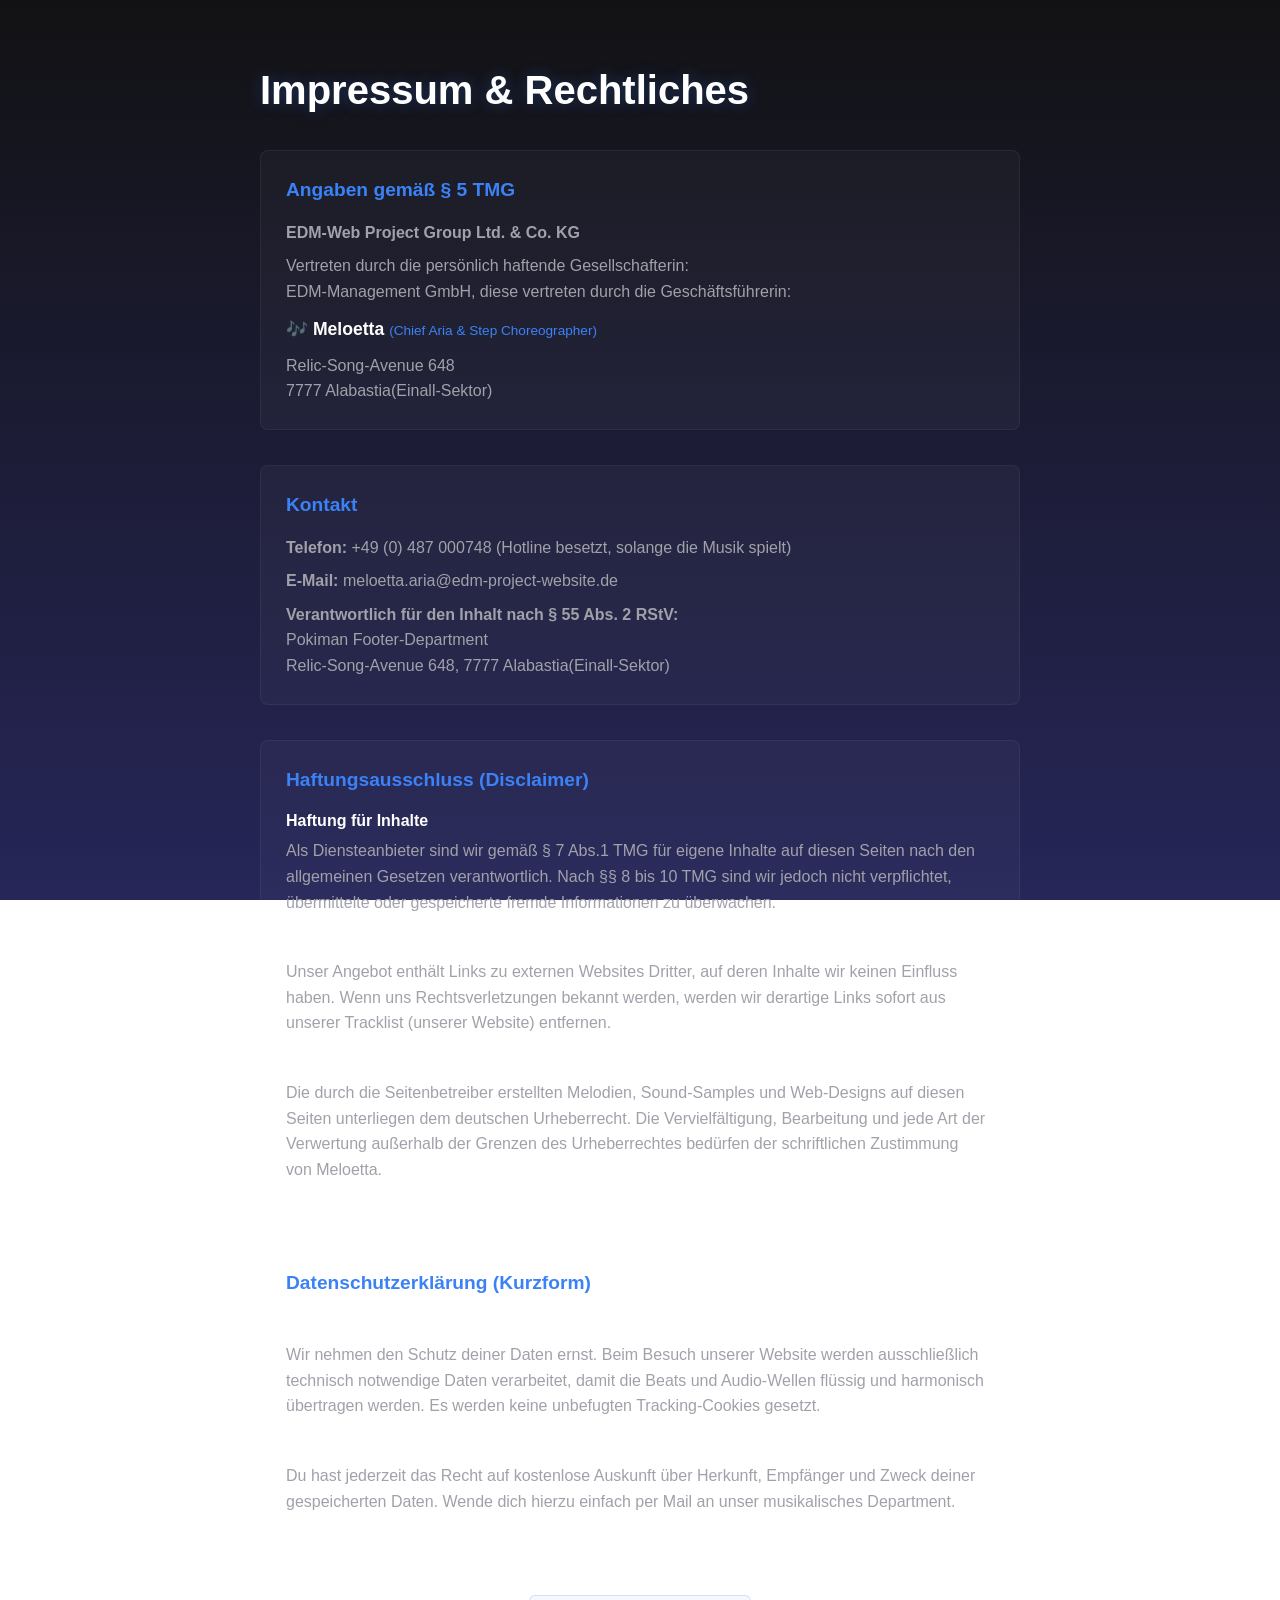
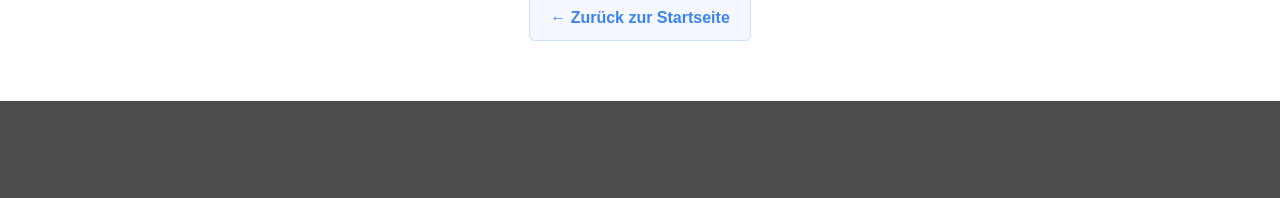
==== impressum.html @ 4c8dafb2 "Impressum, Line-Up, styling" ====
<!doctype html>
<html lang="de">
  <head>
    <meta charset="UTF-8" />
    <meta name="viewport" content="width=device-width, initial-scale=1.0" />
    <link rel="stylesheet" href="styles.css" />
    <title>Impressum & Datenschutz | EDM</title>
  </head>
  <body>
    <header></header>

    <main class="impressum-container">
      <h1>Impressum & Rechtliches</h1>

      <section id="anbieter" class="impressum-section">
        <h2>Angaben gemäß § 5 TMG</h2>
        <p><strong>EDM-Web Project Group Ltd. & Co. KG</strong></p>
        <p>
          Vertreten durch die persönlich haftende Gesellschafterin:<br />
          EDM-Management GmbH, diese vertreten durch die Geschäftsführerin:
        </p>
        <p
          style="
            color: #ffffff;
            font-weight: bold;
            font-size: 1.1rem;
            margin: 10px 0;
          "
        >
          🎶 Meloetta
          <span style="font-size: 0.85rem; color: #3b82f6; font-weight: normal"
            >(Chief Aria & Step Choreographer)</span
          >
        </p>
        <p>
          Relic-Song-Avenue 648<br />
          7777 Alabastia(Einall-Sektor)
        </p>
      </section>

      <section id="kontakt" class="impressum-section">
        <h2>Kontakt</h2>
        <p>
          <strong>Telefon:</strong> +49 (0) 487 000748 (Hotline besetzt, solange
          die Musik spielt)
        </p>
        <p><strong>E-Mail:</strong> meloetta.aria@edm-project-website.de</p>
        <p>
          <strong>Verantwortlich für den Inhalt nach § 55 Abs. 2 RStV:</strong
          ><br />
          Pokiman Footer-Department<br />
          Relic-Song-Avenue 648, 7777 Alabastia(Einall-Sektor)
        </p>
      </section>

      <section id="disclaimer" class="impressum-section">
        <h2>Haftungsausschluss (Disclaimer)</h2>
        <h3>Haftung für Inhalte</h3>
        <p>
          Als Diensteanbieter sind wir gemäß § 7 Abs.1 TMG für eigene Inhalte
          auf diesen Seiten nach den allgemeinen Gesetzen verantwortlich. Nach
          §§ 8 bis 10 TMG sind wir jedoch nicht verpflichtet, übermittelte oder
          gespeicherte fremde Informationen zu überwachen.
        </p>

        <h3>Haftung für Links</h3>
        <p>
          Unser Angebot enthält Links zu externen Websites Dritter, auf deren
          Inhalte wir keinen Einfluss haben. Wenn uns Rechtsverletzungen bekannt
          werden, werden wir derartige Links sofort aus unserer Tracklist
          (unserer Website) entfernen.
        </p>

        <h3>Urheberrecht</h3>
        <p>
          Die durch die Seitenbetreiber erstellten Melodien, Sound-Samples und
          Web-Designs auf diesen Seiten unterliegen dem deutschen Urheberrecht.
          Die Vervielfältigung, Bearbeitung und jede Art der Verwertung
          außerhalb der Grenzen des Urheberrechtes bedürfen der schriftlichen
          Zustimmung von Meloetta.
        </p>
      </section>

      <section id="datenschutz" class="impressum-section">
        <h2>Datenschutzerklärung (Kurzform)</h2>
        <h3>1. Datenschutz auf einen Blick</h3>
        <p>
          Wir nehmen den Schutz deiner Daten ernst. Beim Besuch unserer Website
          werden ausschließlich technisch notwendige Daten verarbeitet, damit
          die Beats und Audio-Wellen flüssig und harmonisch übertragen werden.
          Es werden keine unbefugten Tracking-Cookies gesetzt.
        </p>
        <h3>2. Deine Rechte</h3>
        <p>
          Du hast jederzeit das Recht auf kostenlose Auskunft über Herkunft,
          Empfänger und Zweck deiner gespeicherten Daten. Wende dich hierzu
          einfach per Mail an unser musikalisches Department.
        </p>
      </section>

      <div style="text-align: center; margin-top: 30px">
        <a href="index.html" class="back-btn">&larr; Zurück zur Startseite</a>
      </div>
    </main>

    <footer>
      <div class="footer-container">
        <div class="copyright">
          <div class="headphones-mini">
            <div class="headband-mini"></div>
            <div class="earpad-mini left"></div>
            <div class="earpad-mini right"></div>
          </div>
          <span>&copy; EDM-Group</span>
        </div>
        <div class="footer-links">
          <a href="programmer.html">Line-Up</a>
          <a href="impressum.html">Impressum</a>
        </div>
      </div>
    </footer>
  </body>
</html>
---- styles.css ----
@import url("./body_styling/header.css");
@import url("./body_styling/main.css");
@import url("./body_styling/footer.css");
/* 1. Use a more-intuitive box-sizing model */
*,
*::before,
*::after {
  box-sizing: border-box;
}

/* 2. Remove default margin */
*:not(dialog) {
  margin: 0;
}

/* 3. Enable keyword animations */
@media (prefers-reduced-motion: no-preference) {
  html {
    interpolate-size: allow-keywords;
  }
}

body {
  /* 4. Increase line-height */
  line-height: 1.5;
  /* 5. Improve text rendering */
  -webkit-font-smoothing: antialiased;
  /* background*/
  background-image: linear-gradient(#121214, #262659);
  background-repeat: no-repeat;
  background-attachment: fixed;
  /* footer downside */
  display: grid;
  min-height: 100vh;
  grid-template-rows: auto 1fr auto;
}

/* 6. Improve media defaults */
img,
picture,
video,
canvas,
svg {
  display: block;
  max-width: 100%;
}

/* 7. Inherit fonts for form controls */
input,
button,
textarea,
select {
  font: inherit;
}

/* 8. Avoid text overflows */
p,
h1,
h2,
h3,
h4,
h5,
h6 {
  overflow-wrap: break-word;
}

/* 9. Improve line wrapping */
p {
  text-wrap: pretty;
}
h1,
h2,
h3,
h4,
h5,
h6 {
  text-wrap: balance;
}

/*
  10. Create a root stacking context
*/
#root,
#__next {
  isolation: isolate;
}
/*copyright-styling*/
.copyright {
  color: #a1a1aa;
  font-size: 0.85rem;
  font-weight: 500;
  font-family: sans;
}
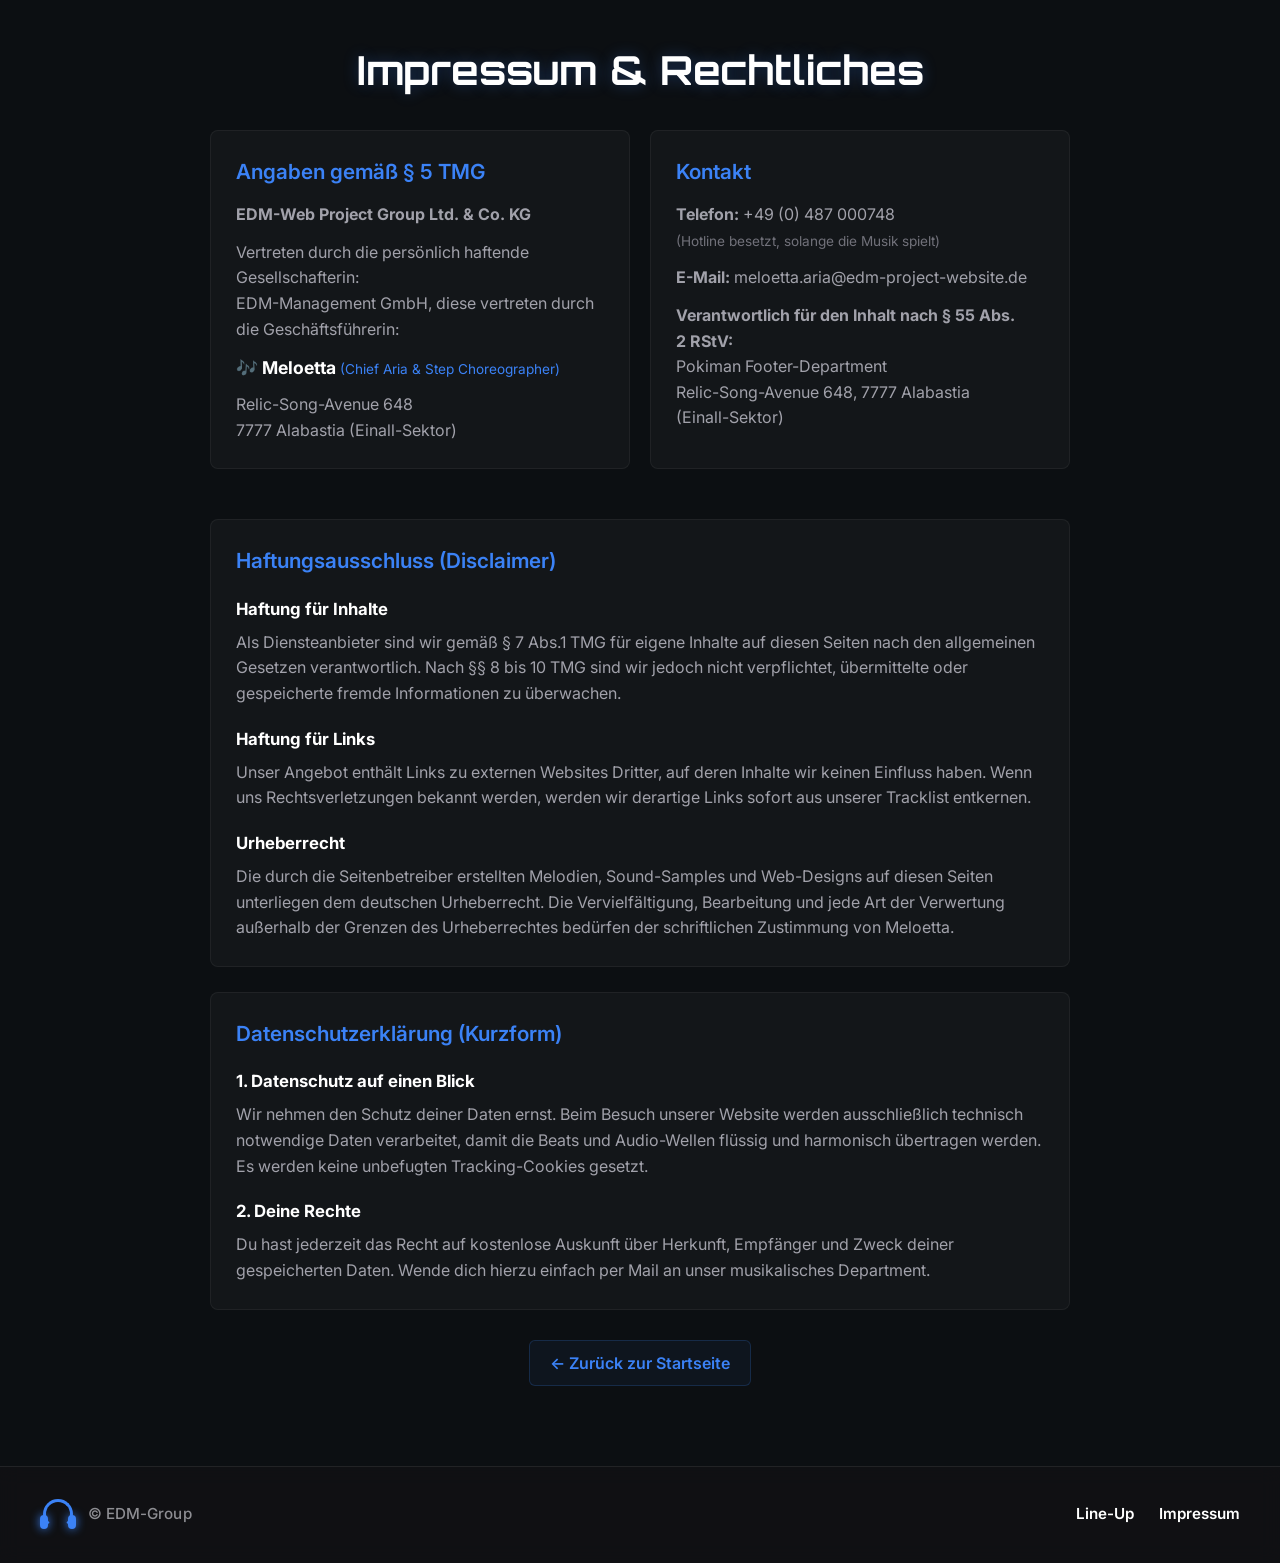
==== commit 1a11f690: "responsive Impressum/Line-Up" ====
--- a/impressum.html
+++ b/impressum.html
@@ -12,46 +12,41 @@
     <main class="impressum-container">
       <h1>Impressum & Rechtliches</h1>
 
-      <section id="anbieter" class="impressum-section">
-        <h2>Angaben gemäß § 5 TMG</h2>
-        <p><strong>EDM-Web Project Group Ltd. & Co. KG</strong></p>
-        <p>
-          Vertreten durch die persönlich haftende Gesellschafterin:<br />
-          EDM-Management GmbH, diese vertreten durch die Geschäftsführerin:
-        </p>
-        <p
-          style="
-            color: #ffffff;
-            font-weight: bold;
-            font-size: 1.1rem;
-            margin: 10px 0;
-          "
-        >
-          🎶 Meloetta
-          <span style="font-size: 0.85rem; color: #3b82f6; font-weight: normal"
-            >(Chief Aria & Step Choreographer)</span
-          >
-        </p>
-        <p>
-          Relic-Song-Avenue 648<br />
-          7777 Alabastia(Einall-Sektor)
-        </p>
-      </section>
+      <div class="impressum-grid">
+        <section id="anbieter" class="impressum-section">
+          <h2>Angaben gemäß § 5 TMG</h2>
+          <p><strong>EDM-Web Project Group Ltd. & Co. KG</strong></p>
+          <p>
+            Vertreten durch die persönlich haftende Gesellschafterin:<br />
+            EDM-Management GmbH, diese vertreten durch die Geschäftsführerin:
+          </p>
+          <p class="ceo-badge">
+            🎶 Meloetta
+            <span class="ceo-title">(Chief Aria & Step Choreographer)</span>
+          </p>
+          <p>
+            Relic-Song-Avenue 648<br />
+            7777 Alabastia (Einall-Sektor)
+          </p>
+        </section>
 
-      <section id="kontakt" class="impressum-section">
-        <h2>Kontakt</h2>
-        <p>
-          <strong>Telefon:</strong> +49 (0) 487 000748 (Hotline besetzt, solange
-          die Musik spielt)
-        </p>
-        <p><strong>E-Mail:</strong> meloetta.aria@edm-project-website.de</p>
-        <p>
-          <strong>Verantwortlich für den Inhalt nach § 55 Abs. 2 RStV:</strong
-          ><br />
-          Pokiman Footer-Department<br />
-          Relic-Song-Avenue 648, 7777 Alabastia(Einall-Sektor)
-        </p>
-      </section>
+        <section id="kontakt" class="impressum-section">
+          <h2>Kontakt</h2>
+          <p>
+            <strong>Telefon:</strong> +49 (0) 487 000748<br />
+            <span class="sub-text"
+              >(Hotline besetzt, solange die Musik spielt)</span
+            >
+          </p>
+          <p><strong>E-Mail:</strong> meloetta.aria@edm-project-website.de</p>
+          <p>
+            <strong>Verantwortlich für den Inhalt nach § 55 Abs. 2 RStV:</strong
+            ><br />
+            Pokiman Footer-Department<br />
+            Relic-Song-Avenue 648, 7777 Alabastia (Einall-Sektor)
+          </p>
+        </section>
+      </div>
 
       <section id="disclaimer" class="impressum-section">
         <h2>Haftungsausschluss (Disclaimer)</h2>
@@ -68,7 +63,7 @@
           Unser Angebot enthält Links zu externen Websites Dritter, auf deren
           Inhalte wir keinen Einfluss haben. Wenn uns Rechtsverletzungen bekannt
           werden, werden wir derartige Links sofort aus unserer Tracklist
-          (unserer Website) entfernen.
+          entkernen.
         </p>
 
         <h3>Urheberrecht</h3>
@@ -98,7 +93,7 @@
         </p>
       </section>
 
-      <div style="text-align: center; margin-top: 30px">
+      <div class="btn-wrapper">
         <a href="index.html" class="back-btn">&larr; Zurück zur Startseite</a>
       </div>
     </main>
--- a/styles.css
+++ b/styles.css
@@ -1,41 +1,69 @@
+/* 1. IMPORTS MÜSSEN GANZ OBEN STEHEN */
+@import url("https://fonts.googleapis.com/css2?family=Inter:wght@400;600&family=Orbitron:wght@700;900&display=swap");
 @import url("./body_styling/header.css");
 @import url("./body_styling/main.css");
 @import url("./body_styling/footer.css");
-/* 1. Use a more-intuitive box-sizing model */
+
+/* 2. GLOBALE CYBERPUNK VARIABLEN */
+:root {
+  /* Hintergründe */
+  --bg-main: #0c0f12;
+  --bg-card: #12171c;
+  --bg-nav: #050709;
+
+  /* Cyberpunk-Neonfarben */
+  --cp-yellow: #fcee0a;
+  --cp-cyan: #00f0ff;
+  --cp-magenta: #ff007f;
+
+  /* Textfarben */
+  --text-primary: #ffffff;
+  --text-secondary: #748593;
+
+  /* Neon-Glow (Schatten) */
+  --glow-yellow: 0 0 8px rgba(252, 238, 10, 0.6), 0 0 20px rgba(252, 238, 10, 0.3);
+  --glow-cyan: 0 0 8px rgba(0, 240, 255, 0.6), 0 0 20px rgba(0, 240, 255, 0.3);
+  --glow-magenta: 0 0 8px rgba(255, 0, 127, 0.6), 0 0 20px rgba(255, 0, 127, 0.3);
+}
+
+/* 3. MODERN RESET */
 *,
 *::before,
 *::after {
   box-sizing: border-box;
 }
 
-/* 2. Remove default margin */
 *:not(dialog) {
   margin: 0;
 }
 
-/* 3. Enable keyword animations */
 @media (prefers-reduced-motion: no-preference) {
   html {
     interpolate-size: allow-keywords;
   }
 }
 
+html {
+  scroll-behavior: smooth;
+  scroll-padding-top: 80px;
+}
+
 body {
-  /* 4. Increase line-height */
   line-height: 1.5;
-  /* 5. Improve text rendering */
   -webkit-font-smoothing: antialiased;
-  /* background*/
-  background-image: linear-gradient(#121214, #262659);
-  background-repeat: no-repeat;
-  background-attachment: fixed;
-  /* footer downside */
+
+  /* Hintergrund mit echtem Cyberpunk-Vibe */
+  background-color: var(--bg-main);
+  color: var(--text-primary);
+  font-family: "Inter", sans-serif;
+
+  /* Grid-Layout */
   display: grid;
   min-height: 100vh;
   grid-template-rows: auto 1fr auto;
 }
 
-/* 6. Improve media defaults */
+/* Media & Form Defaults */
 img,
 picture,
 video,
@@ -45,7 +73,6 @@
   max-width: 100%;
 }
 
-/* 7. Inherit fonts for form controls */
 input,
 button,
 textarea,
@@ -53,7 +80,7 @@
   font: inherit;
 }
 
-/* 8. Avoid text overflows */
+/* Text Wrapping */
 p,
 h1,
 h2,
@@ -63,8 +90,6 @@
 h6 {
   overflow-wrap: break-word;
 }
-
-/* 9. Improve line wrapping */
 p {
   text-wrap: pretty;
 }
@@ -77,17 +102,7 @@
   text-wrap: balance;
 }
 
-/*
-  10. Create a root stacking context
-*/
 #root,
 #__next {
   isolation: isolate;
 }
-/*copyright-styling*/
-.copyright {
-  color: #a1a1aa;
-  font-size: 0.85rem;
-  font-weight: 500;
-  font-family: sans;
-}
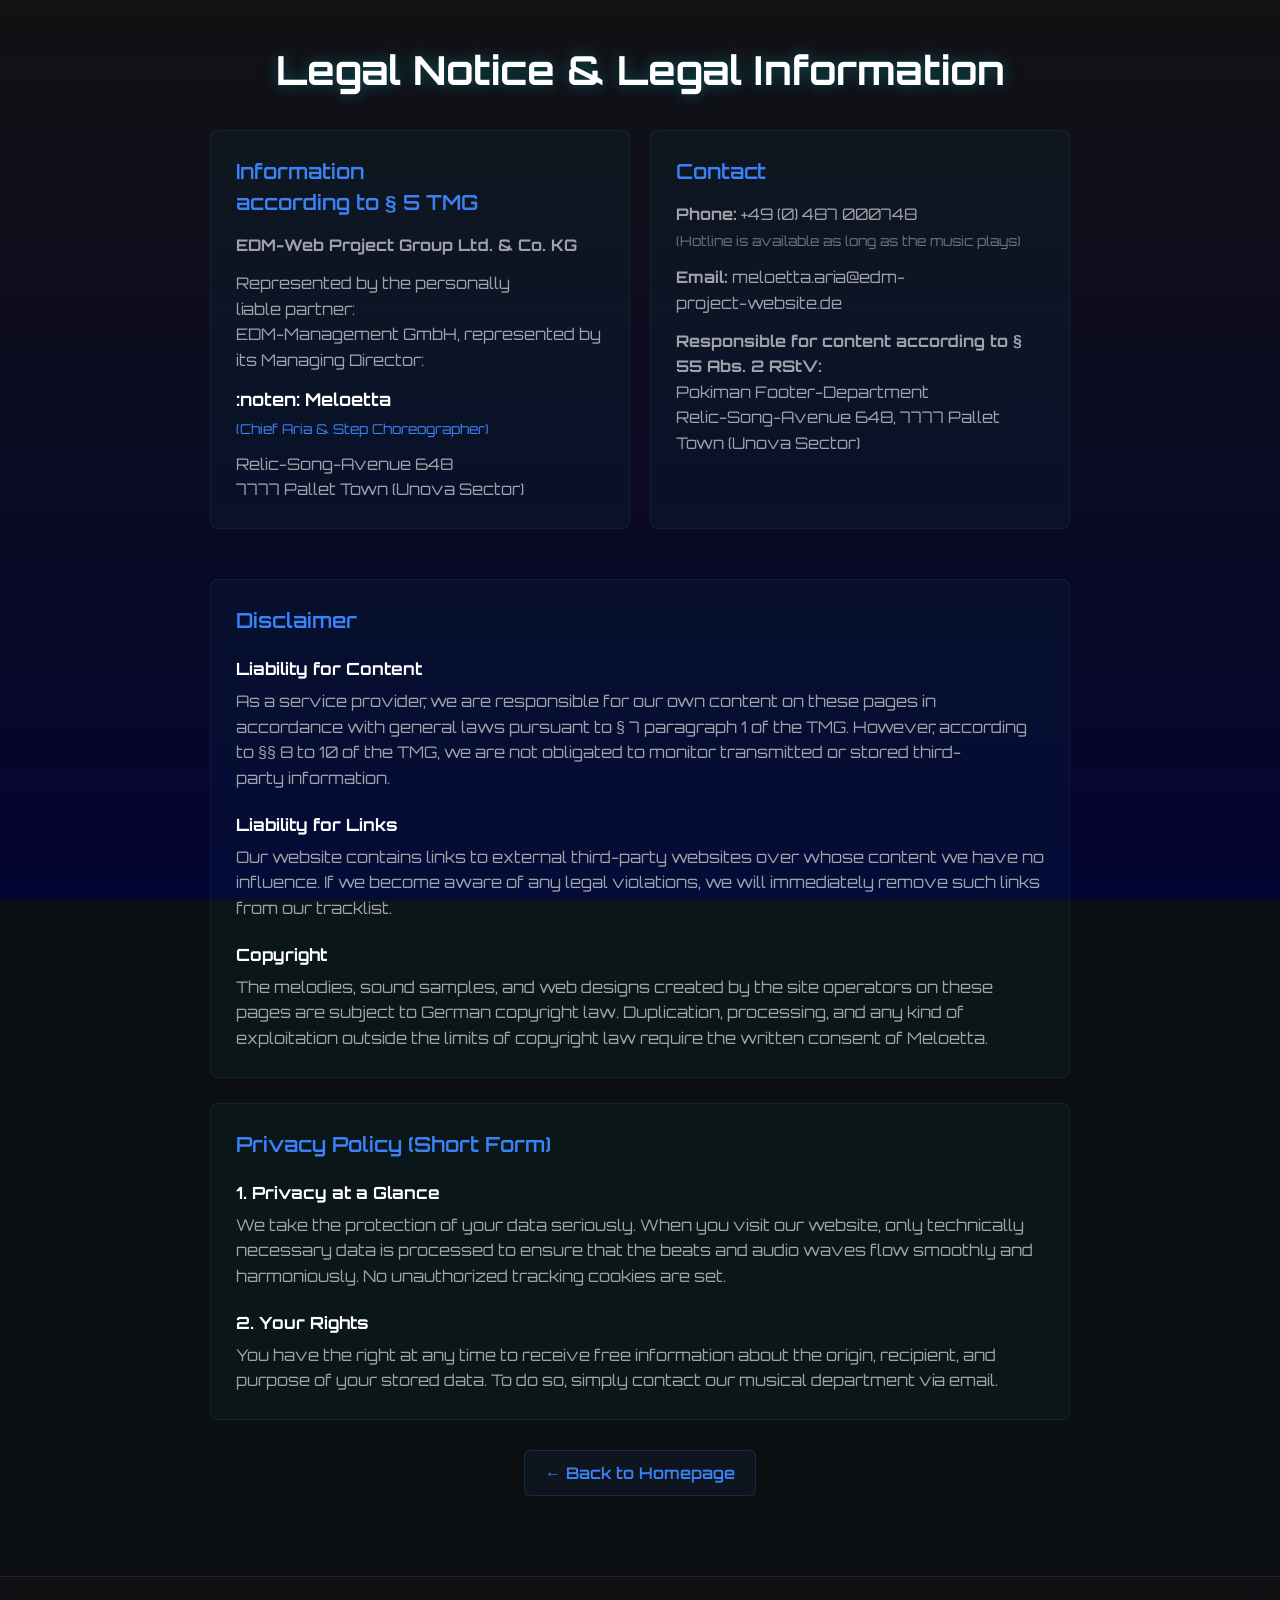
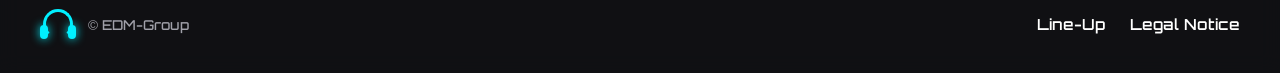
==== commit 539f27c5: "sizing & styling" ====
--- a/impressum.html
+++ b/impressum.html
@@ -1,103 +1,93 @@
 <!doctype html>
-<html lang="de">
+<html lang="en">
   <head>
     <meta charset="UTF-8" />
     <meta name="viewport" content="width=device-width, initial-scale=1.0" />
     <link rel="stylesheet" href="styles.css" />
-    <title>Impressum & Datenschutz | EDM</title>
+    <title>Legal Notice & Privacy Policy | EDM</title>
   </head>
   <body>
     <header></header>
-
     <main class="impressum-container">
-      <h1>Impressum & Rechtliches</h1>
-
+      <h1>Legal Notice & Legal Information</h1>
       <div class="impressum-grid">
         <section id="anbieter" class="impressum-section">
-          <h2>Angaben gemäß § 5 TMG</h2>
+          <h2>Information according to § 5 TMG</h2>
           <p><strong>EDM-Web Project Group Ltd. & Co. KG</strong></p>
           <p>
-            Vertreten durch die persönlich haftende Gesellschafterin:<br />
-            EDM-Management GmbH, diese vertreten durch die Geschäftsführerin:
+            Represented by the personally liable partner:<br />
+            EDM-Management GmbH, represented by its Managing Director:
           </p>
           <p class="ceo-badge">
-            🎶 Meloetta
+            :noten: Meloetta
             <span class="ceo-title">(Chief Aria & Step Choreographer)</span>
           </p>
           <p>
             Relic-Song-Avenue 648<br />
-            7777 Alabastia (Einall-Sektor)
+            7777 Pallet Town (Unova Sector)
           </p>
         </section>
-
         <section id="kontakt" class="impressum-section">
-          <h2>Kontakt</h2>
+          <h2>Contact</h2>
           <p>
-            <strong>Telefon:</strong> +49 (0) 487 000748<br />
+            <strong>Phone:</strong> +49 (0) 487 000748<br />
             <span class="sub-text"
-              >(Hotline besetzt, solange die Musik spielt)</span
+              >(Hotline is available as long as the music plays)</span
             >
           </p>
-          <p><strong>E-Mail:</strong> meloetta.aria@edm-project-website.de</p>
+          <p><strong>Email:</strong> meloetta.aria@edm-project-website.de</p>
           <p>
-            <strong>Verantwortlich für den Inhalt nach § 55 Abs. 2 RStV:</strong
+            <strong
+              >Responsible for content according to § 55 Abs. 2 RStV:</strong
             ><br />
             Pokiman Footer-Department<br />
-            Relic-Song-Avenue 648, 7777 Alabastia (Einall-Sektor)
+            Relic-Song-Avenue 648, 7777 Pallet Town (Unova Sector)
           </p>
         </section>
       </div>
-
       <section id="disclaimer" class="impressum-section">
-        <h2>Haftungsausschluss (Disclaimer)</h2>
-        <h3>Haftung für Inhalte</h3>
+        <h2>Disclaimer</h2>
+        <h3>Liability for Content</h3>
         <p>
-          Als Diensteanbieter sind wir gemäß § 7 Abs.1 TMG für eigene Inhalte
-          auf diesen Seiten nach den allgemeinen Gesetzen verantwortlich. Nach
-          §§ 8 bis 10 TMG sind wir jedoch nicht verpflichtet, übermittelte oder
-          gespeicherte fremde Informationen zu überwachen.
+          As a service provider, we are responsible for our own content on these
+          pages in accordance with general laws pursuant to § 7 paragraph 1 of
+          the TMG. However, according to §§ 8 to 10 of the TMG, we are not
+          obligated to monitor transmitted or stored third-party information.
         </p>
-
-        <h3>Haftung für Links</h3>
+        <h3>Liability for Links</h3>
         <p>
-          Unser Angebot enthält Links zu externen Websites Dritter, auf deren
-          Inhalte wir keinen Einfluss haben. Wenn uns Rechtsverletzungen bekannt
-          werden, werden wir derartige Links sofort aus unserer Tracklist
-          entkernen.
+          Our website contains links to external third-party websites over whose
+          content we have no influence. If we become aware of any legal
+          violations, we will immediately remove such links from our tracklist.
         </p>
-
-        <h3>Urheberrecht</h3>
+        <h3>Copyright</h3>
         <p>
-          Die durch die Seitenbetreiber erstellten Melodien, Sound-Samples und
-          Web-Designs auf diesen Seiten unterliegen dem deutschen Urheberrecht.
-          Die Vervielfältigung, Bearbeitung und jede Art der Verwertung
-          außerhalb der Grenzen des Urheberrechtes bedürfen der schriftlichen
-          Zustimmung von Meloetta.
+          The melodies, sound samples, and web designs created by the site
+          operators on these pages are subject to German copyright law.
+          Duplication, processing, and any kind of exploitation outside the
+          limits of copyright law require the written consent of Meloetta.
         </p>
       </section>
-
       <section id="datenschutz" class="impressum-section">
-        <h2>Datenschutzerklärung (Kurzform)</h2>
-        <h3>1. Datenschutz auf einen Blick</h3>
+        <h2>Privacy Policy (Short Form)</h2>
+        <h3>1. Privacy at a Glance</h3>
         <p>
-          Wir nehmen den Schutz deiner Daten ernst. Beim Besuch unserer Website
-          werden ausschließlich technisch notwendige Daten verarbeitet, damit
-          die Beats und Audio-Wellen flüssig und harmonisch übertragen werden.
-          Es werden keine unbefugten Tracking-Cookies gesetzt.
+          We take the protection of your data seriously. When you visit our
+          website, only technically necessary data is processed to ensure that
+          the beats and audio waves flow smoothly and harmoniously. No
+          unauthorized tracking cookies are set.
         </p>
-        <h3>2. Deine Rechte</h3>
+        <h3>2. Your Rights</h3>
         <p>
-          Du hast jederzeit das Recht auf kostenlose Auskunft über Herkunft,
-          Empfänger und Zweck deiner gespeicherten Daten. Wende dich hierzu
-          einfach per Mail an unser musikalisches Department.
+          You have the right at any time to receive free information about the
+          origin, recipient, and purpose of your stored data. To do so, simply
+          contact our musical department via email.
         </p>
       </section>
-
       <div class="btn-wrapper">
-        <a href="index.html" class="back-btn">&larr; Zurück zur Startseite</a>
+        <a href="index.html" class="back-btn">&larr; Back to Homepage</a>
       </div>
     </main>
-
     <footer>
       <div class="footer-container">
         <div class="copyright">
@@ -110,7 +100,7 @@
         </div>
         <div class="footer-links">
           <a href="programmer.html">Line-Up</a>
-          <a href="impressum.html">Impressum</a>
+          <a href="impressum.html">Legal Notice</a>
         </div>
       </div>
     </footer>
--- a/styles.css
+++ b/styles.css
@@ -3,6 +3,20 @@
 @import url("./body_styling/header.css");
 @import url("./body_styling/main.css");
 @import url("./body_styling/footer.css");
+
+* {
+  font-family: "Orbitron", sans-serif;
+}
+
+body {
+  margin: 0;
+  padding: 0;
+  background: linear-gradient(to bottom, #121214, #040432);
+  background-repeat: no-repeat;
+  background-attachment: fixed; /* Dunkler EDM-Vibe-Hintergrund */
+  color: #e4e4e7;
+  font-family: sans-serif;
+}
 
 /* 2. GLOBALE CYBERPUNK VARIABLEN */
 :root {
@@ -21,9 +35,11 @@
   --text-secondary: #748593;
 
   /* Neon-Glow (Schatten) */
-  --glow-yellow: 0 0 8px rgba(252, 238, 10, 0.6), 0 0 20px rgba(252, 238, 10, 0.3);
+  --glow-yellow:
+    0 0 8px rgba(252, 238, 10, 0.6), 0 0 20px rgba(252, 238, 10, 0.3);
   --glow-cyan: 0 0 8px rgba(0, 240, 255, 0.6), 0 0 20px rgba(0, 240, 255, 0.3);
-  --glow-magenta: 0 0 8px rgba(255, 0, 127, 0.6), 0 0 20px rgba(255, 0, 127, 0.3);
+  --glow-magenta:
+    0 0 8px rgba(255, 0, 127, 0.6), 0 0 20px rgba(255, 0, 127, 0.3);
 }
 
 /* 3. MODERN RESET */
@@ -106,3 +122,10 @@
 #__next {
   isolation: isolate;
 }
+/*copyright-styling*/
+.copyright {
+  color: #a1a1aa;
+  font-size: 0.85rem;
+  font-weight: 500;
+  font-family: sans;
+}
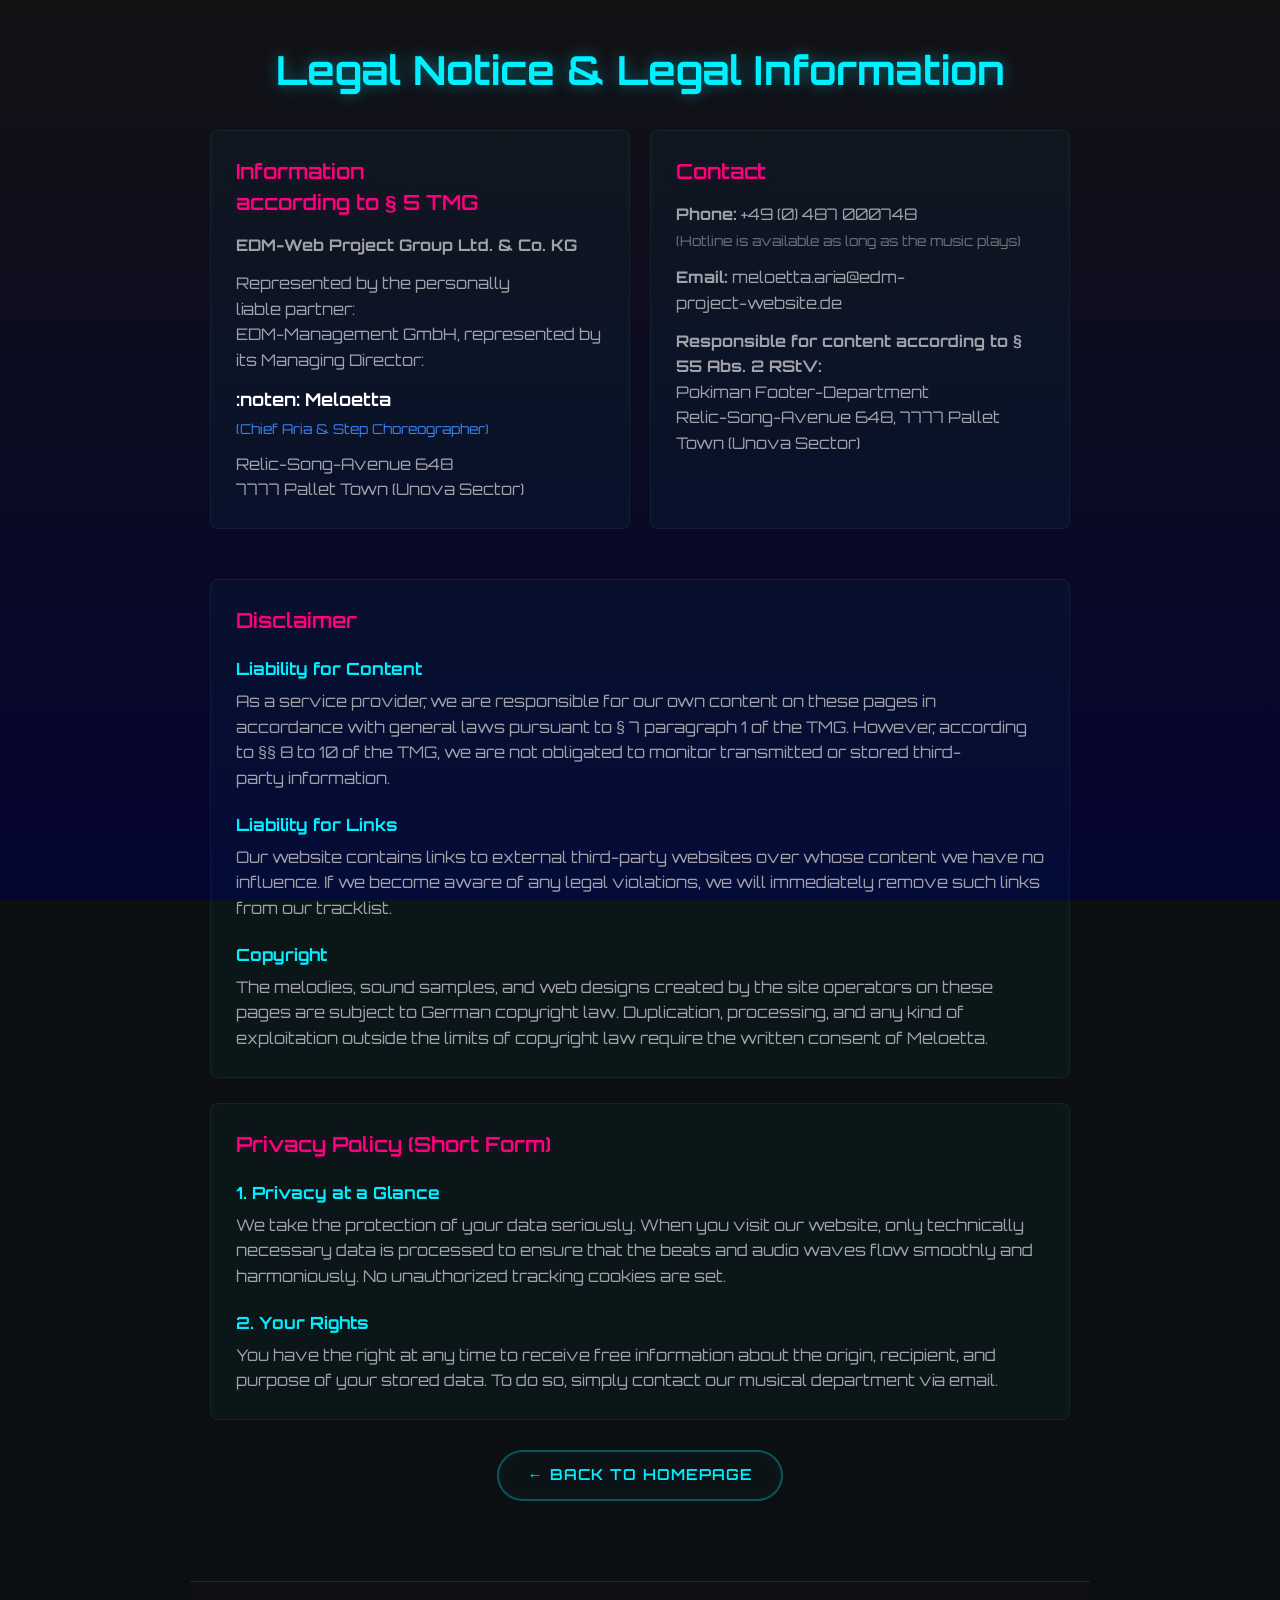
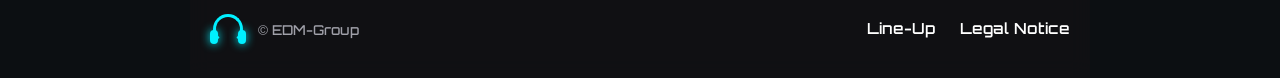
==== commit 7bd341e8: "start button & new index" ====
--- a/impressum.html
+++ b/impressum.html
@@ -85,7 +85,7 @@
         </p>
       </section>
       <div class="btn-wrapper">
-        <a href="index.html" class="back-btn">&larr; Back to Homepage</a>
+        <a href="main_site.html" class="back-btn">&larr; Back to Homepage</a>
       </div>
     </main>
     <footer>
--- a/styles.css
+++ b/styles.css
@@ -3,6 +3,7 @@
 @import url("./body_styling/header.css");
 @import url("./body_styling/main.css");
 @import url("./body_styling/footer.css");
+@import url("./body_styling/starting_button.css");
 
 * {
   font-family: "Orbitron", sans-serif;
